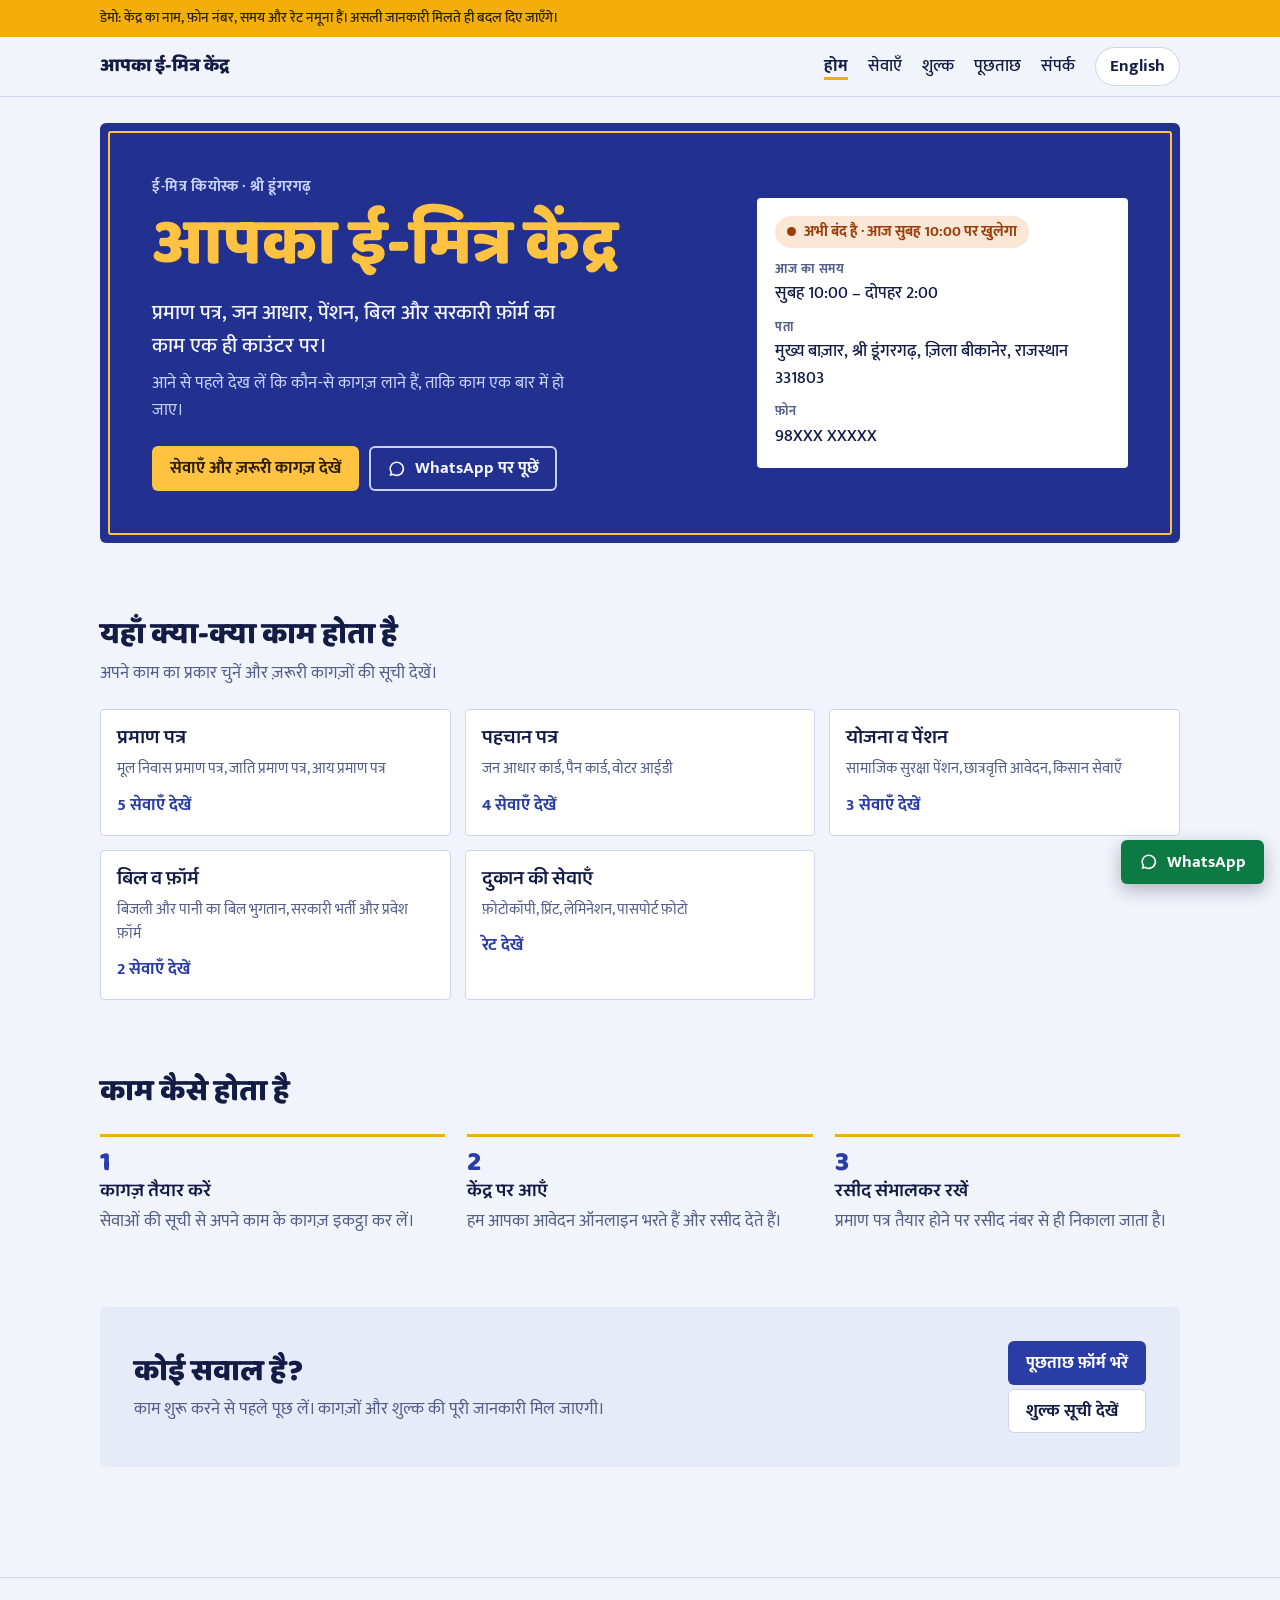
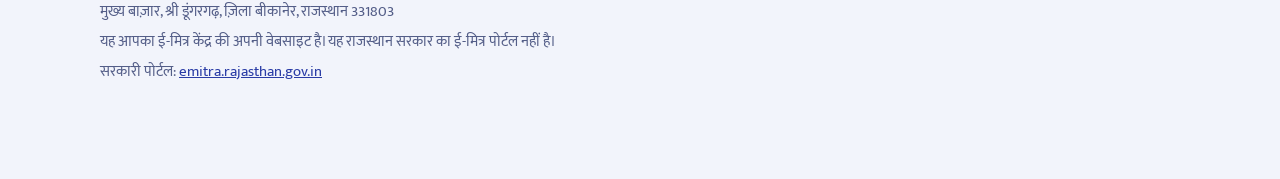
==== index.html @ 810383ee "Add files via upload" ====
<!DOCTYPE html>
<html lang="hi" data-hosted>
<head>
<meta charset="utf-8">
<meta name="viewport" content="width=device-width, initial-scale=1, viewport-fit=cover">
<title>ई-मित्र केंद्र श्री डूंगरगढ़</title>
<meta name="description" content="श्री डूंगरगढ़ का ई-मित्र केंद्र: प्रमाण पत्र, जन आधार, पेंशन, बिल भुगतान और सरकारी फ़ॉर्म। हर सेवा के ज़रूरी दस्तावेज़ों की सूची।">
<meta property="og:type" content="website">
<meta property="og:locale" content="hi_IN">
<meta property="og:title" content="ई-मित्र केंद्र श्री डूंगरगढ़">
<meta property="og:description" content="श्री डूंगरगढ़ का ई-मित्र केंद्र: प्रमाण पत्र, जन आधार, पेंशन, बिल भुगतान और सरकारी फ़ॉर्म। हर सेवा के ज़रूरी दस्तावेज़ों की सूची।">
<meta name="theme-color" content="#22318F">
<link rel="icon" href="data:image/svg+xml,%3Csvg xmlns='http://www.w3.org/2000/svg' viewBox='0 0 32 32'%3E%3Crect width='32' height='32' rx='5' fill='%2322318F'/%3E%3Crect x='6' y='6' width='20' height='20' rx='2' fill='none' stroke='%23FFC341' stroke-width='3'/%3E%3C/svg%3E">
<link rel="preconnect" href="https://fonts.googleapis.com">
<link rel="preconnect" href="https://fonts.gstatic.com" crossorigin>
<link rel="stylesheet" href="https://fonts.googleapis.com/css2?family=Baloo+2:wght@600;800&family=Mukta:wght@400;500;700&display=swap">
<link rel="stylesheet" href="site.css">
</head>
<body>
<div class="demo" id="demoBar" hidden><div class="wrap" data-t="demo"></div></div>
<header class="top">
  <div class="wrap">
    <a class="mark js-name" data-nav="home" href="index.html"></a>
    <nav aria-label="Main">
      <a data-nav="home" href="index.html" data-t="navHome"></a>
      <a data-nav="services" href="services.html" data-t="navServices"></a>
      <a data-nav="rates" href="rates.html" data-t="navRates"></a>
      <a data-nav="enquiry" href="enquiry.html" data-t="navEnquiry"></a>
      <a data-nav="contact" href="contact.html" data-t="navContact"></a>
    </nav>
    <button class="lang" id="langBtn" type="button"></button>
  </div>
</header>
<main class="wrap" id="page" data-page="home">
  <section class="board" aria-labelledby="boardName">
    <div>
      <p class="kicker js-kicker"></p>
      <h1 id="boardName" class="js-name"></h1>
      <p class="say" data-t="boardSay"></p>
      <p class="sub" data-t="boardSub"></p>
      <div class="cta">
        <a class="btn btn-sun" data-nav="services" href="services.html" data-t="ctaServices"></a>
        <a class="btn btn-ghost js-wa" href="#" target="_blank" rel="noopener"><svg class="ico" viewBox="0 0 24 24" aria-hidden="true"><path fill="currentColor" d="M12 3a9 9 0 0 0-7.7 13.6L3 21l4.6-1.2A9 9 0 1 0 12 3Zm0 2a7 7 0 1 1-3.6 13l-.4-.2-2.2.6.6-2.1-.3-.4A7 7 0 0 1 12 5Z"/></svg><span data-t="ctaWa"></span></a>
      </div>
    </div>
    <div class="slip">
      <span class="status js-status"></span>
      <dl>
        <div><dt class="lbl" data-t="lblToday"></dt><dd class="js-today"></dd></div>
        <div><dt class="lbl" data-t="lblAddress"></dt><dd class="js-address"></dd></div>
        <div><dt class="lbl" data-t="lblPhone"></dt><dd class="js-phone-text"></dd></div>
      </dl>
    </div>
  </section>

  <section aria-labelledby="catsH">
    <div class="sec-head"><h2 id="catsH" data-t="catsH"></h2><p class="lede" data-t="catsP"></p></div>
    <div class="cats" id="catTiles"></div>
  </section>

  <section aria-labelledby="stepsH">
    <div class="sec-head"><h2 id="stepsH" data-t="stepsH"></h2></div>
    <ol class="steps">
      <li><h3 data-t="s1h"></h3><p data-t="s1p"></p></li>
      <li><h3 data-t="s2h"></h3><p data-t="s2p"></p></li>
      <li><h3 data-t="s3h"></h3><p data-t="s3p"></p></li>
    </ol>
  </section>

  <section class="band" aria-labelledby="bandH">
    <div><h2 id="bandH" data-t="bandH"></h2><p data-t="bandP"></p></div>
    <div class="cta">
      <a class="btn btn-brand" data-nav="enquiry" href="enquiry.html" data-t="bandForm"></a>
      <a class="btn btn-line" data-nav="rates" href="rates.html" data-t="bandRates"></a>
    </div>
  </section>
</main>
<footer>
  <div class="wrap">
    <p class="js-address"></p>
    <p id="footOwn"></p>
    <p><span data-t="footGov"></span> <a href="https://emitra.rajasthan.gov.in" target="_blank" rel="noopener">emitra.rajasthan.gov.in</a></p>
  </div>
</footer>
<a class="btn btn-wa fab js-wa" href="#" target="_blank" rel="noopener"><svg class="ico" viewBox="0 0 24 24" aria-hidden="true"><path fill="currentColor" d="M12 3a9 9 0 0 0-7.7 13.6L3 21l4.6-1.2A9 9 0 1 0 12 3Zm0 2a7 7 0 1 1-3.6 13l-.4-.2-2.2.6.6-2.1-.3-.4A7 7 0 0 1 12 5Z"/></svg>WhatsApp</a>
<script src="site.js"></script>
</body>
</html>
---- site.css ----
/* Layout: a hand-painted shop signboard on the home page, then quiet counter slips with a tear line above the papers to bring. */
:root{
  --bg:#F2F4FB; --surface:#FFFFFF; --surface-2:#E7EBF8; --ink:#141C45; --muted:#545E88; --line:#CDD4EB;
  --brand:#2A3CA6; --brand-ink:#FFFFFF;
  --sun:#F4AE0B; --sun-ink:#2B1F00;
  --board:#22318F; --board-ink:#F4F6FF; --board-soft:#C9D1FF; --board-accent:#FFC341;
  --wa:#0E7A43; --wa-ink:#FFFFFF;
  --ok:#0B6B3A; --ok-bg:#DCF2E5; --off:#9A3D0A; --off-bg:#FBE7D5; --err:#B3261E;
  --font-display:"Baloo 2","Noto Sans Devanagari","Nirmala UI",system-ui,sans-serif;
  --font-body:"Mukta","Noto Sans Devanagari","Nirmala UI",system-ui,sans-serif;
  --wrap:1080px; --gut:20px;
  padding-top:env(safe-area-inset-top,0px); padding-bottom:env(safe-area-inset-bottom,0px);
}
@media (prefers-color-scheme: dark){
  :root:not([data-theme="light"]){
    --bg:#0E1230; --surface:#171D43; --surface-2:#1F2757; --ink:#ECEFFC; --muted:#A6AFD6; --line:#303A72;
    --brand:#AEBBFF; --brand-ink:#0E1230;
    --sun:#FFC341; --sun-ink:#2B1F00;
    --board:#1B2670; --board-ink:#F4F6FF; --board-soft:#C9D1FF; --board-accent:#FFC341;
    --wa:#35C17A; --wa-ink:#06200F;
    --ok:#7BE0A8; --ok-bg:#12372A; --off:#FFB27A; --off-bg:#3D2413; --err:#FF9A91;
    color-scheme:dark;
  }
}
:root[data-theme="dark"]{
  --bg:#0E1230; --surface:#171D43; --surface-2:#1F2757; --ink:#ECEFFC; --muted:#A6AFD6; --line:#303A72;
  --brand:#AEBBFF; --brand-ink:#0E1230;
  --sun:#FFC341; --sun-ink:#2B1F00;
  --board:#1B2670; --board-ink:#F4F6FF; --board-soft:#C9D1FF; --board-accent:#FFC341;
  --wa:#35C17A; --wa-ink:#06200F;
  --ok:#7BE0A8; --ok-bg:#12372A; --off:#FFB27A; --off-bg:#3D2413; --err:#FF9A91;
  color-scheme:dark;
}

*,*::before,*::after{box-sizing:border-box}
[hidden]{display:none!important}
body{margin:0;background:var(--bg);color:var(--ink);font-family:var(--font-body);font-size:17px;line-height:1.6;-webkit-text-size-adjust:100%}
img,svg,iframe{max-width:100%}
a{color:var(--brand)}
h1,h2,h3,p,ol,ul,dl,dd,table{margin:0}
ol,ul{padding:0;list-style:none}
h1,h2,h3{font-family:var(--font-display);text-wrap:balance;line-height:1.3}
h2{font-size:clamp(1.5rem,4vw,1.9rem);font-weight:800}
button,input,select,textarea{font:inherit;color:inherit}
:focus-visible{outline:3px solid var(--sun);outline-offset:2px}
@media (prefers-reduced-motion: reduce){*{transition:none!important}}

.wrap{max-width:calc(var(--wrap) + 2*var(--gut));margin-inline:auto;padding-inline:var(--gut)}
.lede{color:var(--muted);max-width:60ch}
.sec-head{display:grid;gap:6px;margin-bottom:22px}
.page-head{display:grid;gap:8px}
.page-head h1{font-size:clamp(1.9rem,5.5vw,2.7rem);font-weight:800}
.fine{color:var(--muted);font-size:.95rem;max-width:70ch}
.lbl{font-size:.8rem;font-weight:700;letter-spacing:.06em;color:var(--muted)}

/* demo strip */
.demo{background:var(--sun);color:var(--sun-ink);font-size:.9rem;font-weight:500}
.demo .wrap{padding-block:7px}

/* top bar */
.top{position:sticky;top:env(safe-area-inset-top,0px);z-index:5;background:var(--bg);border-bottom:1px solid var(--line)}
.top .wrap{display:flex;flex-wrap:wrap;align-items:center;gap:6px 20px;padding-block:10px}
.mark{font-family:var(--font-display);font-weight:800;font-size:1.15rem;color:var(--ink);text-decoration:none;min-width:0;flex:1}
.top nav{display:flex;flex-wrap:wrap;gap:2px 20px;order:2}
.top nav a{color:var(--ink);text-decoration:none;font-weight:500;padding-block:2px}
.top nav a:hover,.top nav a[aria-current="page"]{text-decoration:underline;text-decoration-color:var(--sun);text-decoration-thickness:3px;text-underline-offset:6px}
.top nav a[aria-current="page"]{font-weight:700}
.lang{order:3;background:var(--surface);border:1px solid var(--line);border-radius:999px;padding:5px 14px;font-weight:700;cursor:pointer}
.lang:hover{border-color:var(--brand)}
@media (max-width:760px){.top nav{order:4;flex-basis:100%;padding-bottom:4px}}

/* buttons */
.btn{display:inline-flex;align-items:center;gap:8px;border:0;border-radius:6px;padding:11px 18px;font-weight:700;text-decoration:none;cursor:pointer;line-height:1.3}
.btn-sun{background:var(--board-accent);color:var(--sun-ink)}
.btn-ghost{background:transparent;color:var(--board-ink);box-shadow:inset 0 0 0 2px var(--board-soft)}
.btn-line{background:var(--surface);color:var(--ink);box-shadow:inset 0 0 0 1px var(--line)}
.btn-brand{background:var(--brand);color:var(--brand-ink)}
.btn-wa{background:var(--wa);color:var(--wa-ink)}
.btn:hover{filter:brightness(1.07)}
.ico{width:1.15em;height:1.15em;flex:none}

main{display:grid;gap:clamp(40px,7vw,72px);padding-block:26px 110px}
main > *{min-width:0}

/* signboard */
.board{position:relative;background:var(--board);color:var(--board-ink);border-radius:6px;padding:clamp(26px,5vw,52px);display:grid;grid-template-columns:minmax(0,1.5fr) minmax(0,1fr);gap:clamp(24px,4vw,48px);align-items:center}
.board::before{content:"";position:absolute;inset:8px;border:2px solid var(--board-accent);border-radius:3px;pointer-events:none}
.board > *{position:relative;min-width:0}
.kicker{font-weight:700;letter-spacing:.04em;color:var(--board-soft);font-size:.95rem}
.board h1{font-size:clamp(2.2rem,7vw,4.1rem);font-weight:800;color:var(--board-accent);line-height:1.25;margin-block:4px 10px}
.board .say{font-size:clamp(1.1rem,2.4vw,1.3rem);font-weight:500;max-width:34ch}
.board .sub{color:var(--board-soft);margin-top:8px;max-width:44ch}
.cta{display:flex;flex-wrap:wrap;gap:10px;margin-top:22px}
.slip{background:var(--surface);color:var(--ink);border-radius:4px;padding:18px;display:grid;gap:12px;align-content:start}
.slip dl{display:grid;gap:10px}
.slip dd{font-weight:500}
.status{display:inline-flex;align-items:center;gap:8px;justify-self:start;border-radius:999px;padding:4px 12px;font-weight:700;font-size:.95rem}
.status::before{content:"";width:9px;height:9px;border-radius:50%;background:currentColor}
.status.is-open{background:var(--ok-bg);color:var(--ok)}
.status.is-closed{background:var(--off-bg);color:var(--off)}
@media (max-width:760px){.board{grid-template-columns:minmax(0,1fr)}}

/* home: kinds of work */
.cats{display:grid;grid-template-columns:repeat(auto-fill,minmax(min(100%,300px),1fr));gap:14px}
.cat{background:var(--surface);border:1px solid var(--line);border-radius:4px;padding:16px;display:grid;gap:6px;align-content:start;color:var(--ink);text-decoration:none;min-width:0}
.cat:hover{border-color:var(--brand)}
.cat h3{font-size:1.2rem;font-weight:600}
.cat p{color:var(--muted);font-size:.95rem}
.cat .go{color:var(--brand);font-weight:700;margin-top:4px}

/* steps */
.steps{display:grid;grid-template-columns:repeat(auto-fit,minmax(min(100%,240px),1fr));gap:22px;counter-reset:s}
.steps li{counter-increment:s;display:grid;gap:4px;border-top:3px solid var(--sun);padding-top:12px;align-content:start}
.steps li::before{content:counter(s);font-family:var(--font-display);font-weight:800;font-size:1.7rem;line-height:1;color:var(--brand)}
.steps h3{font-size:1.15rem;font-weight:600}
.steps p{color:var(--muted)}

/* closing band */
.band{background:var(--surface-2);border-radius:6px;padding:clamp(20px,4vw,34px);display:flex;flex-wrap:wrap;gap:16px 32px;align-items:center;justify-content:space-between}
.band > div{min-width:0;display:grid;gap:4px}
.band p{color:var(--muted);max-width:52ch}
.band .cta{margin-top:0}

/* services */
.tools{display:grid;gap:14px}
.search{display:grid;gap:4px;max-width:440px}
.search label,.field label{font-weight:700;font-size:.92rem}
input[type="search"],input[type="text"],input[type="tel"],select,textarea{width:100%;background:var(--surface);border:1px solid var(--line);border-radius:6px;padding:10px 12px}
input:hover,select:hover,textarea:hover{border-color:var(--brand)}
.chips{display:flex;flex-wrap:wrap;gap:8px}
.chip{background:var(--surface);border:1px solid var(--line);border-radius:999px;padding:5px 14px;cursor:pointer;font-weight:500}
.chip[aria-pressed="true"]{background:var(--brand);border-color:var(--brand);color:var(--brand-ink);font-weight:700}
.stack{display:grid;gap:20px}
.grid{display:grid;grid-template-columns:repeat(auto-fill,minmax(min(100%,320px),1fr));gap:14px;align-items:start}
.svc{background:var(--surface);border:1px solid var(--line);border-radius:4px;min-width:0}
.svc summary{list-style:none;cursor:pointer;padding:14px 16px;display:grid;grid-template-columns:minmax(0,1fr) auto;gap:4px 12px;align-items:start}
.svc summary::-webkit-details-marker{display:none}
.svc summary::after{content:"+";grid-column:2;grid-row:1 / span 2;font-family:var(--font-display);font-weight:800;font-size:1.5rem;line-height:1;color:var(--brand);width:1.4em;height:1.4em;display:grid;place-items:center;border-radius:50%;background:var(--surface-2)}
.svc[open] summary::after{content:"−"}
.svc h3{font-size:1.15rem;font-weight:600}
.svc .meta{grid-column:1;color:var(--muted);font-size:.92rem;font-variant-numeric:tabular-nums}
.docs{border-top:2px dashed var(--line);padding:14px 16px 16px;display:grid;gap:12px}
.docs ul{display:grid;gap:8px}
.docs li label{display:grid;grid-template-columns:auto minmax(0,1fr);gap:10px;align-items:start;cursor:pointer}
.docs input[type="checkbox"]{width:1.15em;height:1.15em;margin-top:.32em;accent-color:var(--brand)}
.docs input:checked + span{color:var(--muted);text-decoration:line-through}
.docs .ask{font-weight:700;justify-self:start}
.none{background:var(--surface);border:1px dashed var(--line);border-radius:4px;padding:20px;color:var(--muted)}

/* rates */
.rate-cols{display:grid;grid-template-columns:repeat(auto-fit,minmax(min(100%,340px),1fr));gap:clamp(28px,5vw,56px);align-items:start}
.rate-cols > section{min-width:0;display:grid;gap:12px}
.scroll{overflow-x:auto}
.rates{width:100%;border-collapse:collapse;font-variant-numeric:tabular-nums}
.rates th,.rates td{text-align:start;padding:9px 0;border-bottom:1px solid var(--line);font-weight:500;vertical-align:top}
.rates thead th{font-size:.8rem;font-weight:700;letter-spacing:.06em;color:var(--muted);border-bottom:2px solid var(--line)}
.rates td:last-child,.rates thead th:last-child{text-align:end;white-space:nowrap;padding-inline-start:16px}
.rates td.unit{color:var(--muted);padding-inline-start:16px;white-space:nowrap}
.rates tr.grp th{font-family:var(--font-display);font-weight:600;font-size:1.05rem;color:var(--brand);padding-top:18px;border-bottom:2px solid var(--sun)}
.rates .price{font-weight:700}
.tag{display:inline-block;background:var(--off-bg);color:var(--off);border-radius:999px;padding:1px 10px;font-size:.8rem;font-weight:700;vertical-align:middle}

/* enquiry */
.two{display:grid;grid-template-columns:minmax(0,1.6fr) minmax(0,1fr);gap:clamp(20px,4vw,40px);align-items:start}
@media (max-width:820px){.two{grid-template-columns:minmax(0,1fr)}}
.form{background:var(--surface);border:1px solid var(--line);border-radius:4px;padding:clamp(18px,3vw,28px);display:grid;gap:16px}
.row2{display:grid;grid-template-columns:repeat(auto-fit,minmax(min(100%,230px),1fr));gap:16px}
.field{display:grid;gap:4px;min-width:0}
textarea{min-height:88px;resize:vertical}
.err{color:var(--err);font-weight:700}
.form .btn,.aside .btn{justify-self:start}
.aside{display:grid;gap:14px;align-content:start;border-top:3px solid var(--sun);padding-top:14px}
.aside h2{font-size:1.25rem}
.aside dl{display:grid;gap:12px}
.aside dd{font-weight:500}

/* contact */
.info{display:grid;grid-template-columns:repeat(auto-fit,minmax(min(100%,300px),1fr));gap:clamp(24px,4vw,48px);align-items:start}
.info > *{min-width:0}
.info dl{display:grid;gap:18px;align-content:start}
.info dd{font-size:1.1rem;font-weight:500}
.phone{display:flex;flex-wrap:wrap;align-items:center;gap:10px}
.phone .num{font-family:var(--font-display);font-size:1.5rem;font-weight:600;font-variant-numeric:tabular-nums;user-select:all;color:var(--ink);text-decoration:none}
.copy{background:var(--surface);border:1px solid var(--line);border-radius:6px;padding:3px 10px;cursor:pointer;font-size:.9rem;font-weight:500}
.hours{width:100%;border-collapse:collapse;font-variant-numeric:tabular-nums}
.hours caption{text-align:start;font-size:.8rem;font-weight:700;letter-spacing:.06em;color:var(--muted);padding-bottom:8px}
.hours th,.hours td{text-align:start;padding:9px 0;border-bottom:1px solid var(--line);font-weight:500}
.hours td{text-align:end}
.hours tr.today th,.hours tr.today td{font-weight:700;color:var(--brand)}
.map{display:grid;gap:10px}
.map-box{background:var(--surface-2);border:1px solid var(--line);border-radius:4px;overflow:hidden}
.map-box iframe{display:block;width:100%;height:320px;border:0}
.map-ph{padding:28px 20px;display:grid;gap:8px;justify-items:start}
.map-ph svg{width:34px;height:34px;color:var(--brand)}
.map-ph strong{font-family:var(--font-display);font-size:1.2rem;font-weight:600}
.map-ph span{color:var(--muted)}

footer{border-top:1px solid var(--line);color:var(--muted);font-size:.92rem}
footer .wrap{padding-block:22px 96px;display:grid;gap:6px}

.fab{position:fixed;right:16px;bottom:calc(16px + env(safe-area-inset-bottom,0px));z-index:6;box-shadow:0 6px 18px rgba(8,12,40,.28)}
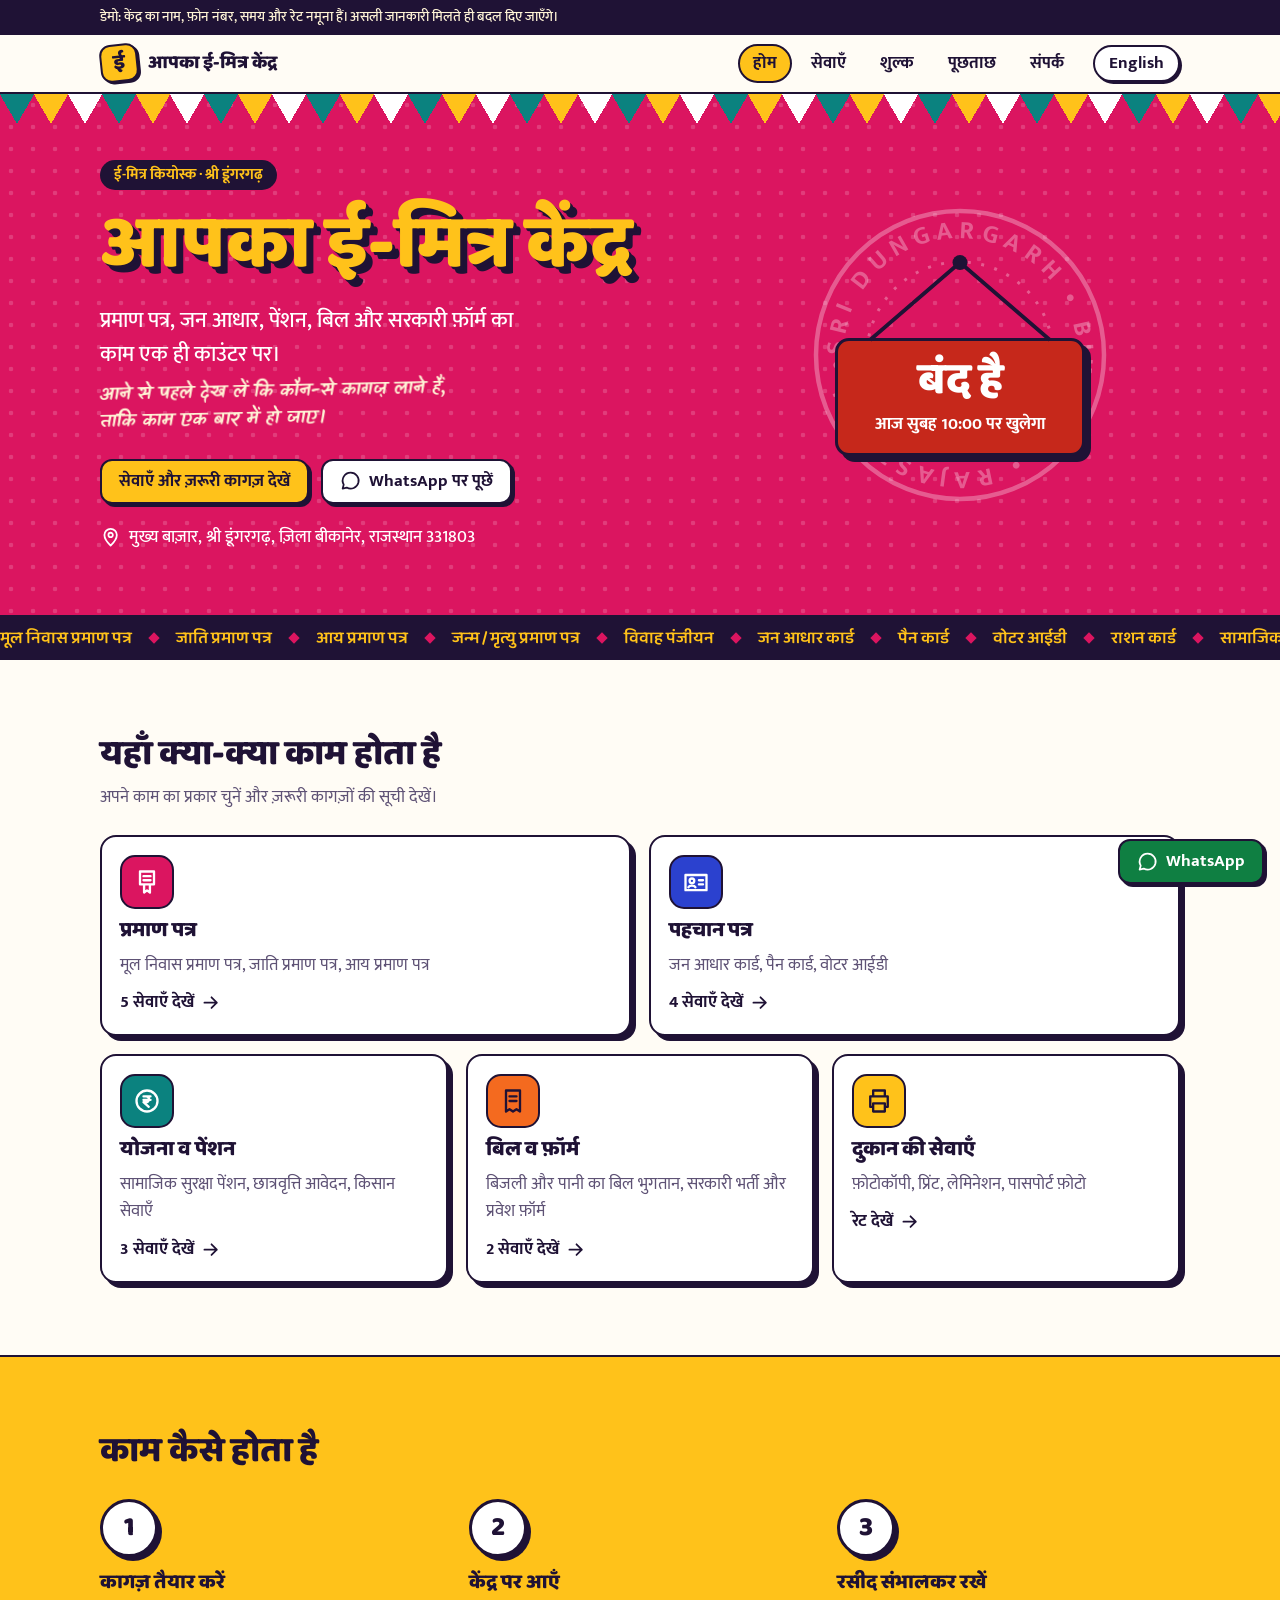
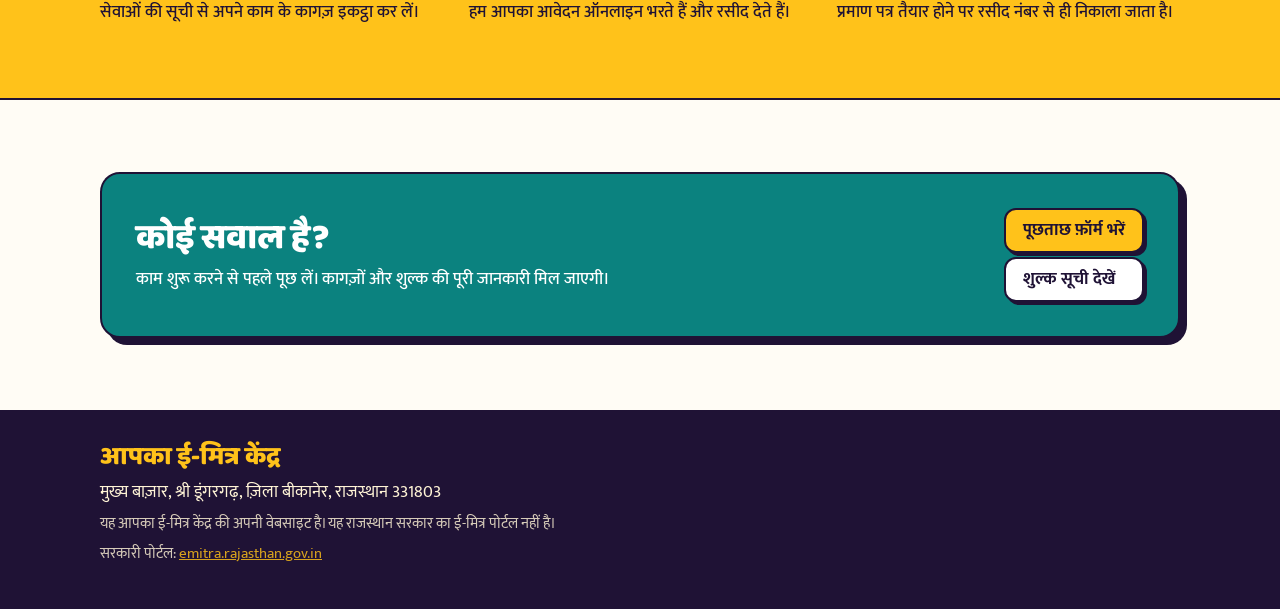
==== commit 7de09152: "replace old files" ====
--- a/index.html
+++ b/index.html
@@ -9,80 +9,98 @@
 <meta property="og:locale" content="hi_IN">
 <meta property="og:title" content="ई-मित्र केंद्र श्री डूंगरगढ़">
 <meta property="og:description" content="श्री डूंगरगढ़ का ई-मित्र केंद्र: प्रमाण पत्र, जन आधार, पेंशन, बिल भुगतान और सरकारी फ़ॉर्म। हर सेवा के ज़रूरी दस्तावेज़ों की सूची।">
-<meta name="theme-color" content="#22318F">
-<link rel="icon" href="data:image/svg+xml,%3Csvg xmlns='http://www.w3.org/2000/svg' viewBox='0 0 32 32'%3E%3Crect width='32' height='32' rx='5' fill='%2322318F'/%3E%3Crect x='6' y='6' width='20' height='20' rx='2' fill='none' stroke='%23FFC341' stroke-width='3'/%3E%3C/svg%3E">
+<meta name="theme-color" content="#DB1560">
+<link rel="icon" href="data:image/svg+xml,%3Csvg xmlns='http://www.w3.org/2000/svg' viewBox='0 0 32 32'%3E%3Crect x='2' y='2' width='28' height='28' rx='7' fill='%23FFC21A' stroke='%231F1235' stroke-width='3'/%3E%3Ccircle cx='16' cy='16' r='6' fill='%23DB1560'/%3E%3C/svg%3E">
 <link rel="preconnect" href="https://fonts.googleapis.com">
 <link rel="preconnect" href="https://fonts.gstatic.com" crossorigin>
-<link rel="stylesheet" href="https://fonts.googleapis.com/css2?family=Baloo+2:wght@600;800&family=Mukta:wght@400;500;700&display=swap">
+<link rel="stylesheet" href="https://fonts.googleapis.com/css2?family=Baloo+2:wght@600;800&family=Kalam:wght@700&family=Mukta:wght@400;500;700&display=swap">
 <link rel="stylesheet" href="site.css">
 </head>
 <body>
 <div class="demo" id="demoBar" hidden><div class="wrap" data-t="demo"></div></div>
 <header class="top">
   <div class="wrap">
-    <a class="mark js-name" data-nav="home" href="index.html"></a>
-    <nav aria-label="Main">
-      <a data-nav="home" href="index.html" data-t="navHome"></a>
-      <a data-nav="services" href="services.html" data-t="navServices"></a>
-      <a data-nav="rates" href="rates.html" data-t="navRates"></a>
-      <a data-nav="enquiry" href="enquiry.html" data-t="navEnquiry"></a>
-      <a data-nav="contact" href="contact.html" data-t="navContact"></a>
+    <a class="mark" data-nav="home" href="index.html"><span class="mark-dot" aria-hidden="true">ई</span><span class="js-name"></span></a>
+    <nav class="nav" aria-label="Main">
+      <a data-nav="home" href="index.html"><i data-ico="home"></i><span data-t="navHome"></span></a>
+      <a data-nav="services" href="services.html"><i data-ico="services"></i><span data-t="navServices"></span></a>
+      <a data-nav="rates" href="rates.html"><i data-ico="rates"></i><span data-t="navRates"></span></a>
+      <a data-nav="enquiry" href="enquiry.html"><i data-ico="enquiry"></i><span data-t="navEnquiry"></span></a>
+      <a data-nav="contact" href="contact.html"><i data-ico="contact"></i><span data-t="navContact"></span></a>
     </nav>
     <button class="lang" id="langBtn" type="button"></button>
   </div>
 </header>
-<main class="wrap" id="page" data-page="home">
-  <section class="board" aria-labelledby="boardName">
-    <div>
-      <p class="kicker js-kicker"></p>
-      <h1 id="boardName" class="js-name"></h1>
-      <p class="say" data-t="boardSay"></p>
-      <p class="sub" data-t="boardSub"></p>
-      <div class="cta">
-        <a class="btn btn-sun" data-nav="services" href="services.html" data-t="ctaServices"></a>
-        <a class="btn btn-ghost js-wa" href="#" target="_blank" rel="noopener"><svg class="ico" viewBox="0 0 24 24" aria-hidden="true"><path fill="currentColor" d="M12 3a9 9 0 0 0-7.7 13.6L3 21l4.6-1.2A9 9 0 1 0 12 3Zm0 2a7 7 0 1 1-3.6 13l-.4-.2-2.2.6.6-2.1-.3-.4A7 7 0 0 1 12 5Z"/></svg><span data-t="ctaWa"></span></a>
+<main id="page" data-page="home">
+  <section class="hero poster" aria-labelledby="boardName">
+    <div class="toran" aria-hidden="true"></div>
+    <div class="wrap hero-in">
+      <div>
+        <p class="kicker js-kicker"></p>
+        <h1 id="boardName" class="js-name"></h1>
+        <p class="say" data-t="boardSay"></p>
+        <p class="note" data-t="boardSub"></p>
+        <div class="cta">
+          <a class="btn btn-sun" data-nav="services" href="services.html" data-t="ctaServices"></a>
+          <a class="btn btn-white js-wa" href="#" target="_blank" rel="noopener"><i data-ico="wa"></i><span data-t="ctaWa"></span></a>
+        </div>
+        <p class="addr"><i data-ico="contact"></i><span class="js-address"></span></p>
+      </div>
+      <div class="hero-art">
+      <svg class="seal" viewBox="0 0 200 200" aria-hidden="true">
+        <defs><path id="sealPath" d="M100 100m-78 0a78 78 0 1 1 156 0a78 78 0 1 1-156 0"/></defs>
+        <circle cx="100" cy="100" r="96" fill="none" stroke="currentColor" stroke-width="3"/>
+        <circle cx="100" cy="100" r="62" fill="none" stroke="currentColor" stroke-width="2" stroke-dasharray="2 7"/>
+        <text font-size="17" font-weight="700" fill="currentColor"><textPath href="#sealPath" textLength="486" lengthAdjust="spacing">SRI DUNGARGARH • BIKANER • RAJASTHAN •</textPath></text>
+      </svg>
+      <div class="hang">
+        <svg class="hang-str" viewBox="0 0 200 70" aria-hidden="true"><path d="M100 6 28 68M100 6l72 62"/><circle cx="100" cy="6" r="6"/></svg>
+        <div class="hang-board js-board"><strong class="js-status-word"></strong><span class="js-status-sub"></span></div>
+      </div>
       </div>
     </div>
-    <div class="slip">
-      <span class="status js-status"></span>
-      <dl>
-        <div><dt class="lbl" data-t="lblToday"></dt><dd class="js-today"></dd></div>
-        <div><dt class="lbl" data-t="lblAddress"></dt><dd class="js-address"></dd></div>
-        <div><dt class="lbl" data-t="lblPhone"></dt><dd class="js-phone-text"></dd></div>
-      </dl>
+  </section>
+  <div class="ticker" aria-hidden="true"><div class="ticker-track" id="ticker"></div></div>
+
+  <section class="sec" aria-labelledby="catsH">
+    <div class="wrap">
+      <div class="sec-head"><h2 id="catsH" data-t="catsH"></h2><p class="lede" data-t="catsP"></p></div>
+      <div class="tiles" id="catTiles"></div>
     </div>
   </section>
 
-  <section aria-labelledby="catsH">
-    <div class="sec-head"><h2 id="catsH" data-t="catsH"></h2><p class="lede" data-t="catsP"></p></div>
-    <div class="cats" id="catTiles"></div>
+  <section class="sec band-sun poster" aria-labelledby="stepsH">
+    <div class="wrap">
+      <div class="sec-head"><h2 id="stepsH" data-t="stepsH"></h2></div>
+      <ol class="steps">
+        <li><h3 data-t="s1h"></h3><p data-t="s1p"></p></li>
+        <li><h3 data-t="s2h"></h3><p data-t="s2p"></p></li>
+        <li><h3 data-t="s3h"></h3><p data-t="s3p"></p></li>
+      </ol>
+    </div>
   </section>
 
-  <section aria-labelledby="stepsH">
-    <div class="sec-head"><h2 id="stepsH" data-t="stepsH"></h2></div>
-    <ol class="steps">
-      <li><h3 data-t="s1h"></h3><p data-t="s1p"></p></li>
-      <li><h3 data-t="s2h"></h3><p data-t="s2p"></p></li>
-      <li><h3 data-t="s3h"></h3><p data-t="s3p"></p></li>
-    </ol>
-  </section>
-
-  <section class="band" aria-labelledby="bandH">
-    <div><h2 id="bandH" data-t="bandH"></h2><p data-t="bandP"></p></div>
-    <div class="cta">
-      <a class="btn btn-brand" data-nav="enquiry" href="enquiry.html" data-t="bandForm"></a>
-      <a class="btn btn-line" data-nav="rates" href="rates.html" data-t="bandRates"></a>
+  <section class="sec" aria-labelledby="bandH">
+    <div class="wrap">
+      <div class="ask-card poster">
+        <div><h2 id="bandH" data-t="bandH"></h2><p data-t="bandP"></p></div>
+        <div class="cta">
+          <a class="btn btn-sun" data-nav="enquiry" href="enquiry.html" data-t="bandForm"></a>
+          <a class="btn btn-white" data-nav="rates" href="rates.html" data-t="bandRates"></a>
+        </div>
+      </div>
     </div>
   </section>
 </main>
 <footer>
   <div class="wrap">
+    <p class="foot-name js-name"></p>
     <p class="js-address"></p>
-    <p id="footOwn"></p>
-    <p><span data-t="footGov"></span> <a href="https://emitra.rajasthan.gov.in" target="_blank" rel="noopener">emitra.rajasthan.gov.in</a></p>
+    <p class="small" id="footOwn"></p>
+    <p class="small"><span data-t="footGov"></span> <a href="https://emitra.rajasthan.gov.in" target="_blank" rel="noopener">emitra.rajasthan.gov.in</a></p>
   </div>
 </footer>
-<a class="btn btn-wa fab js-wa" href="#" target="_blank" rel="noopener"><svg class="ico" viewBox="0 0 24 24" aria-hidden="true"><path fill="currentColor" d="M12 3a9 9 0 0 0-7.7 13.6L3 21l4.6-1.2A9 9 0 1 0 12 3Zm0 2a7 7 0 1 1-3.6 13l-.4-.2-2.2.6.6-2.1-.3-.4A7 7 0 0 1 12 5Z"/></svg>WhatsApp</a>
+<a class="btn btn-wa fab js-wa" href="#" target="_blank" rel="noopener"><i data-ico="wa"></i><span class="fab-t">WhatsApp</span></a>
 <script src="site.js"></script>
 </body>
 </html>
--- a/site.css
+++ b/site.css
@@ -1,34 +1,28 @@
-/* Layout: a hand-painted shop signboard on the home page, then quiet counter slips with a tear line above the papers to bring. */
+/* Layout: colour-blocked poster bands (shutter pink, marigold, teal) with thick-outlined sticker cards; a swinging shop sign is the one loud piece. */
 :root{
-  --bg:#F2F4FB; --surface:#FFFFFF; --surface-2:#E7EBF8; --ink:#141C45; --muted:#545E88; --line:#CDD4EB;
-  --brand:#2A3CA6; --brand-ink:#FFFFFF;
-  --sun:#F4AE0B; --sun-ink:#2B1F00;
-  --board:#22318F; --board-ink:#F4F6FF; --board-soft:#C9D1FF; --board-accent:#FFC341;
-  --wa:#0E7A43; --wa-ink:#FFFFFF;
-  --ok:#0B6B3A; --ok-bg:#DCF2E5; --off:#9A3D0A; --off-bg:#FBE7D5; --err:#B3261E;
+  --bg:#FFFCF5; --surface:#FFFFFF; --surface-2:#F4EEF9; --ink:#1F1235; --muted:#5E5275; --edge:#1F1235; --line:#DDD3E8; --link:#B00E4C;
+  --ok:#0B6B3A; --ok-bg:#DDF5E6; --off:#A3260F; --off-bg:#FFE3DA; --err:#B3261E;
+  --bubble:#D9FDD3; --on-bubble:#10281A;
+  /* poster colours: identical in both themes, always paired with each other */
+  --p-ink:#1F1235; --p-white:#FFFFFF; --p-cream:#FFF4D6; --p-pink:#DB1560; --p-sun:#FFC21A; --p-teal:#0B827F; --p-blue:#2B41CF; --p-orange:#F46A1F; --p-green:#0F7F42; --p-red:#C6281B;
   --font-display:"Baloo 2","Noto Sans Devanagari","Nirmala UI",system-ui,sans-serif;
   --font-body:"Mukta","Noto Sans Devanagari","Nirmala UI",system-ui,sans-serif;
+  --font-hand:"Kalam","Baloo 2","Noto Sans Devanagari",cursive;
   --wrap:1080px; --gut:20px;
   padding-top:env(safe-area-inset-top,0px); padding-bottom:env(safe-area-inset-bottom,0px);
 }
 @media (prefers-color-scheme: dark){
   :root:not([data-theme="light"]){
-    --bg:#0E1230; --surface:#171D43; --surface-2:#1F2757; --ink:#ECEFFC; --muted:#A6AFD6; --line:#303A72;
-    --brand:#AEBBFF; --brand-ink:#0E1230;
-    --sun:#FFC341; --sun-ink:#2B1F00;
-    --board:#1B2670; --board-ink:#F4F6FF; --board-soft:#C9D1FF; --board-accent:#FFC341;
-    --wa:#35C17A; --wa-ink:#06200F;
-    --ok:#7BE0A8; --ok-bg:#12372A; --off:#FFB27A; --off-bg:#3D2413; --err:#FF9A91;
+    --bg:#150D24; --surface:#22163A; --surface-2:#2D1F4A; --ink:#FFF4E6; --muted:#BDB0D6; --edge:#EADCFB; --line:#3F2F5E; --link:#FF8FB6;
+    --ok:#7BE0A8; --ok-bg:#12372A; --off:#FFAB91; --off-bg:#43190F; --err:#FF9A91;
+    --bubble:#134D37; --on-bubble:#E7FFE9;
     color-scheme:dark;
   }
 }
 :root[data-theme="dark"]{
-  --bg:#0E1230; --surface:#171D43; --surface-2:#1F2757; --ink:#ECEFFC; --muted:#A6AFD6; --line:#303A72;
-  --brand:#AEBBFF; --brand-ink:#0E1230;
-  --sun:#FFC341; --sun-ink:#2B1F00;
-  --board:#1B2670; --board-ink:#F4F6FF; --board-soft:#C9D1FF; --board-accent:#FFC341;
-  --wa:#35C17A; --wa-ink:#06200F;
-  --ok:#7BE0A8; --ok-bg:#12372A; --off:#FFB27A; --off-bg:#3D2413; --err:#FF9A91;
+  --bg:#150D24; --surface:#22163A; --surface-2:#2D1F4A; --ink:#FFF4E6; --muted:#BDB0D6; --edge:#EADCFB; --line:#3F2F5E; --link:#FF8FB6;
+  --ok:#7BE0A8; --ok-bg:#12372A; --off:#FFAB91; --off-bg:#43190F; --err:#FF9A91;
+  --bubble:#134D37; --on-bubble:#E7FFE9;
   color-scheme:dark;
 }
 
@@ -36,166 +30,269 @@
 [hidden]{display:none!important}
 body{margin:0;background:var(--bg);color:var(--ink);font-family:var(--font-body);font-size:17px;line-height:1.6;-webkit-text-size-adjust:100%}
 img,svg,iframe{max-width:100%}
-a{color:var(--brand)}
+a{color:var(--link)}
 h1,h2,h3,p,ol,ul,dl,dd,table{margin:0}
 ol,ul{padding:0;list-style:none}
 h1,h2,h3{font-family:var(--font-display);text-wrap:balance;line-height:1.3}
-h2{font-size:clamp(1.5rem,4vw,1.9rem);font-weight:800}
+h2{font-size:clamp(1.6rem,4.4vw,2.2rem);font-weight:800}
 button,input,select,textarea{font:inherit;color:inherit}
-:focus-visible{outline:3px solid var(--sun);outline-offset:2px}
-@media (prefers-reduced-motion: reduce){*{transition:none!important}}
+:focus-visible{outline:3px solid var(--p-blue);outline-offset:3px}
+.poster :focus-visible{outline-color:var(--p-white)}
+@media (prefers-reduced-motion: reduce){*,*::before,*::after{animation:none!important;transition:none!important}}
 
 .wrap{max-width:calc(var(--wrap) + 2*var(--gut));margin-inline:auto;padding-inline:var(--gut)}
 .lede{color:var(--muted);max-width:60ch}
-.sec-head{display:grid;gap:6px;margin-bottom:22px}
-.page-head{display:grid;gap:8px}
-.page-head h1{font-size:clamp(1.9rem,5.5vw,2.7rem);font-weight:800}
 .fine{color:var(--muted);font-size:.95rem;max-width:70ch}
 .lbl{font-size:.8rem;font-weight:700;letter-spacing:.06em;color:var(--muted)}
+.ic{width:1.25em;height:1.25em;flex:none;fill:none;stroke:currentColor;stroke-width:2;stroke-linecap:round;stroke-linejoin:round}
+[data-ico]{display:contents}
+.poster{--edge:var(--p-ink)}
+.card{background:var(--surface);border:2.5px solid var(--edge);border-radius:16px;box-shadow:5px 5px 0 var(--edge)}
+
+/* category colours */
+[data-c="all"]{--c:var(--ink);--on-c:var(--bg)}
+[data-c="cert"]{--c:var(--p-pink);--on-c:var(--p-white)}
+[data-c="id"]{--c:var(--p-blue);--on-c:var(--p-white)}
+[data-c="scheme"]{--c:var(--p-teal);--on-c:var(--p-white)}
+[data-c="bill"]{--c:var(--p-orange);--on-c:var(--p-ink)}
+[data-c="shop"]{--c:var(--p-sun);--on-c:var(--p-ink)}
 
 /* demo strip */
-.demo{background:var(--sun);color:var(--sun-ink);font-size:.9rem;font-weight:500}
-.demo .wrap{padding-block:7px}
-
-/* top bar */
-.top{position:sticky;top:env(safe-area-inset-top,0px);z-index:5;background:var(--bg);border-bottom:1px solid var(--line)}
-.top .wrap{display:flex;flex-wrap:wrap;align-items:center;gap:6px 20px;padding-block:10px}
-.mark{font-family:var(--font-display);font-weight:800;font-size:1.15rem;color:var(--ink);text-decoration:none;min-width:0;flex:1}
-.top nav{display:flex;flex-wrap:wrap;gap:2px 20px;order:2}
-.top nav a{color:var(--ink);text-decoration:none;font-weight:500;padding-block:2px}
-.top nav a:hover,.top nav a[aria-current="page"]{text-decoration:underline;text-decoration-color:var(--sun);text-decoration-thickness:3px;text-underline-offset:6px}
-.top nav a[aria-current="page"]{font-weight:700}
-.lang{order:3;background:var(--surface);border:1px solid var(--line);border-radius:999px;padding:5px 14px;font-weight:700;cursor:pointer}
-.lang:hover{border-color:var(--brand)}
-@media (max-width:760px){.top nav{order:4;flex-basis:100%;padding-bottom:4px}}
+.demo{background:var(--p-ink);color:var(--p-cream);font-size:.88rem;font-weight:500}
+.demo .wrap{padding-block:6px}
+
+/* top bar; on phones the nav becomes a bottom tab bar */
+.top{position:sticky;top:env(safe-area-inset-top,0px);z-index:8;background:var(--bg);border-bottom:2.5px solid var(--edge)}
+.top .wrap{display:flex;align-items:center;gap:14px;padding-block:9px}
+.mark{display:flex;align-items:center;gap:10px;flex:1;min-width:0;color:var(--ink);text-decoration:none;font:800 1.15rem/1.25 var(--font-display)}
+.mark-dot{flex:none;width:38px;height:38px;display:grid;place-items:center;background:var(--p-sun);color:var(--p-ink);border:2.5px solid var(--edge);border-radius:11px;box-shadow:2px 2px 0 var(--edge);font-size:1.3rem;transform:rotate(-6deg)}
+.nav{display:flex;gap:4px}
+.nav a{display:flex;align-items:center;padding:4px 13px;border-radius:999px;border:2.5px solid transparent;color:var(--ink);text-decoration:none;font-weight:700}
+.nav a i{display:none}
+.nav a:hover{background:var(--surface-2)}
+.nav a[aria-current="page"]{background:var(--p-sun);color:var(--p-ink);border-color:var(--edge)}
+.lang{background:var(--surface);border:2.5px solid var(--edge);border-radius:999px;box-shadow:2px 2px 0 var(--edge);padding:3px 14px;font-weight:700;cursor:pointer}
+.lang:active{transform:translate(2px,2px);box-shadow:none}
+@media (max-width:760px){
+  .nav{position:fixed;left:0;right:0;bottom:0;z-index:9;gap:0;background:var(--surface);border-top:2.5px solid var(--edge);padding:6px 4px calc(6px + env(safe-area-inset-bottom,0px))}
+  .nav a{flex:1;min-width:0;flex-direction:column;gap:1px;padding:2px;border:0;font-size:.76rem;line-height:1.3}
+  .nav a i{display:grid;place-items:center;width:48px;height:28px;border-radius:999px}
+  .nav a i .ic{width:22px;height:22px}
+  .nav a:hover,.nav a[aria-current="page"]{background:none;color:var(--ink)}
+  .nav a[aria-current="page"] i{background:var(--p-sun);color:var(--p-ink);box-shadow:0 0 0 2.5px var(--edge)}
+}
 
 /* buttons */
-.btn{display:inline-flex;align-items:center;gap:8px;border:0;border-radius:6px;padding:11px 18px;font-weight:700;text-decoration:none;cursor:pointer;line-height:1.3}
-.btn-sun{background:var(--board-accent);color:var(--sun-ink)}
-.btn-ghost{background:transparent;color:var(--board-ink);box-shadow:inset 0 0 0 2px var(--board-soft)}
-.btn-line{background:var(--surface);color:var(--ink);box-shadow:inset 0 0 0 1px var(--line)}
-.btn-brand{background:var(--brand);color:var(--brand-ink)}
-.btn-wa{background:var(--wa);color:var(--wa-ink)}
-.btn:hover{filter:brightness(1.07)}
-.ico{width:1.15em;height:1.15em;flex:none}
-
-main{display:grid;gap:clamp(40px,7vw,72px);padding-block:26px 110px}
-main > *{min-width:0}
-
-/* signboard */
-.board{position:relative;background:var(--board);color:var(--board-ink);border-radius:6px;padding:clamp(26px,5vw,52px);display:grid;grid-template-columns:minmax(0,1.5fr) minmax(0,1fr);gap:clamp(24px,4vw,48px);align-items:center}
-.board::before{content:"";position:absolute;inset:8px;border:2px solid var(--board-accent);border-radius:3px;pointer-events:none}
-.board > *{position:relative;min-width:0}
-.kicker{font-weight:700;letter-spacing:.04em;color:var(--board-soft);font-size:.95rem}
-.board h1{font-size:clamp(2.2rem,7vw,4.1rem);font-weight:800;color:var(--board-accent);line-height:1.25;margin-block:4px 10px}
-.board .say{font-size:clamp(1.1rem,2.4vw,1.3rem);font-weight:500;max-width:34ch}
-.board .sub{color:var(--board-soft);margin-top:8px;max-width:44ch}
-.cta{display:flex;flex-wrap:wrap;gap:10px;margin-top:22px}
-.slip{background:var(--surface);color:var(--ink);border-radius:4px;padding:18px;display:grid;gap:12px;align-content:start}
-.slip dl{display:grid;gap:10px}
-.slip dd{font-weight:500}
-.status{display:inline-flex;align-items:center;gap:8px;justify-self:start;border-radius:999px;padding:4px 12px;font-weight:700;font-size:.95rem}
+.btn{display:inline-flex;align-items:center;gap:8px;border:2.5px solid var(--edge);border-radius:12px;box-shadow:3px 3px 0 var(--edge);padding:9px 17px;font-weight:700;line-height:1.35;text-decoration:none;cursor:pointer;transition:transform .12s,box-shadow .12s}
+.btn:hover{transform:translate(-1px,-1px);box-shadow:5px 5px 0 var(--edge)}
+.btn:active{transform:translate(2px,2px);box-shadow:1px 1px 0 var(--edge)}
+.btn-sun{background:var(--p-sun);color:var(--p-ink)}
+.btn-white{background:var(--p-white);color:var(--p-ink)}
+.btn-pink{background:var(--p-pink);color:var(--p-white)}
+.btn-wa{background:var(--p-green);color:var(--p-white)}
+.btn-plain{background:var(--surface);color:var(--ink)}
+.cta{display:flex;flex-wrap:wrap;gap:12px}
+
+/* hero */
+.hero{position:relative;overflow:hidden;color:var(--p-white);border-bottom:2.5px solid var(--p-ink);
+  background:radial-gradient(circle at 11px 11px,rgba(255,255,255,.17) 2px,transparent 2.6px) 0 0/22px 22px,var(--p-pink)}
+.toran{height:30px;background:
+  conic-gradient(from -30deg at 50% 100%,var(--p-sun) 60deg,transparent 0) 0 0/102px 100%,
+  conic-gradient(from -30deg at 50% 100%,var(--p-white) 60deg,transparent 0) 34px 0/102px 100%,
+  conic-gradient(from -30deg at 50% 100%,var(--p-teal) 60deg,transparent 0) 68px 0/102px 100%}
+.hero-in{display:grid;grid-template-columns:minmax(0,1.35fr) minmax(0,1fr);gap:clamp(16px,4vw,48px);align-items:center;padding-block:clamp(16px,3.5vw,36px) clamp(34px,6vw,64px)}
+.hero-in > *{min-width:0}
+.kicker{display:inline-block;background:var(--p-ink);color:var(--p-sun);font-weight:700;border-radius:999px;padding:3px 14px;font-size:.95rem}
+.hero h1{font-size:clamp(2.5rem,8.2vw,4.7rem);font-weight:800;line-height:1.22;color:var(--p-sun);text-shadow:.045em .045em 0 var(--p-ink),.09em .09em 0 var(--p-ink);margin-block:10px 12px;animation:pop .6s cubic-bezier(.2,1.4,.4,1) both}
+.say{font-size:clamp(1.1rem,2.5vw,1.35rem);font-weight:500;max-width:32ch}
+.note{font-family:var(--font-hand);font-weight:700;font-size:1.12rem;line-height:1.5;color:var(--p-cream);max-width:40ch;margin-top:10px;transform:rotate(-1.2deg);transform-origin:left}
+.hero .cta{margin-top:22px}
+.addr{display:flex;gap:8px;align-items:flex-start;margin-top:20px;font-weight:500;max-width:46ch}
+.addr .ic{margin-top:.2em}
+.hero-art{position:relative;display:grid;place-items:center;min-height:300px}
+.seal{position:absolute;width:min(300px,86%);aspect-ratio:1;color:var(--p-white);opacity:.3;animation:spin 50s linear infinite}
+.hang{position:relative;width:min(250px,80%);transform-origin:50% 6px;animation:swing 3.6s ease-in-out infinite alternate}
+.hang-str{display:block;width:100%}
+.hang-str path{fill:none;stroke:var(--p-ink);stroke-width:3}
+.hang-str circle{fill:var(--p-ink)}
+.hang-board{margin-top:-4px;display:grid;gap:2px;text-align:center;padding:12px 14px 14px;background:var(--p-white);color:var(--p-ink);border:3px solid var(--p-ink);border-radius:14px;box-shadow:6px 6px 0 var(--p-ink)}
+.hang-board strong{font:800 clamp(2rem,6vw,2.8rem)/1.25 var(--font-display)}
+.hang-board span{font-weight:700}
+.hang-board.is-open{background:var(--p-green);color:var(--p-white)}
+.hang-board.is-closed{background:var(--p-red);color:var(--p-white)}
+@media (max-width:760px){.hero-in{grid-template-columns:minmax(0,1fr)}.hero-art{min-height:230px}}
+@keyframes pop{from{transform:translateY(16px) rotate(-2deg)}to{transform:none}}
+@keyframes spin{to{transform:rotate(360deg)}}
+@keyframes swing{from{transform:rotate(-3.5deg)}to{transform:rotate(3.5deg)}}
+
+/* running strip of services */
+.ticker{overflow:hidden;background:var(--p-ink);color:var(--p-sun);font:600 1.05rem/1.5 var(--font-display)}
+.ticker-track{display:flex;align-items:center;width:max-content;padding-block:9px;animation:slide 48s linear infinite}
+.ticker-track span{white-space:nowrap;margin-right:18px}
+.ticker-track i{flex:none;width:8px;height:8px;margin-right:18px;background:var(--p-pink);transform:rotate(45deg)}
+@keyframes slide{to{transform:translateX(-50%)}}
+
+/* sections */
+.sec{padding-block:clamp(40px,7vw,72px)}
+.sec-head{display:grid;gap:6px;margin-bottom:24px}
+
+/* home: kinds of work */
+.tiles{display:grid;grid-template-columns:repeat(6,minmax(0,1fr));gap:18px}
+.tile{grid-column:span 2;padding:18px;display:grid;gap:8px;align-content:start;min-width:0;color:var(--ink);text-decoration:none;transition:transform .14s,box-shadow .14s}
+.tile:nth-child(-n+2){grid-column:span 3}
+.tile:hover{transform:translate(-3px,-3px);box-shadow:8px 8px 0 var(--edge)}
+.tile-ico{width:54px;height:54px;display:grid;place-items:center;background:var(--c);color:var(--on-c);border:2.5px solid var(--edge);border-radius:15px;transition:transform .18s}
+.tile-ico .ic{width:28px;height:28px}
+.tile:hover .tile-ico{transform:rotate(-8deg) scale(1.08)}
+.tile h3{font-size:1.3rem;font-weight:800}
+.tile p{color:var(--muted)}
+.tile .go{display:inline-flex;align-items:center;gap:6px;font-weight:700;margin-top:2px}
+@media (max-width:760px){
+  .tile,.tile:nth-child(-n+2){grid-column:span 6}
+  .tile{grid-template-columns:auto minmax(0,1fr);column-gap:14px;gap:2px 14px}
+  .tile-ico{grid-row:span 3}
+}
+
+/* steps */
+.band-sun{background:var(--p-sun);color:var(--p-ink);border-block:2.5px solid var(--p-ink)}
+.steps{display:grid;grid-template-columns:repeat(auto-fit,minmax(min(100%,230px),1fr));gap:26px;counter-reset:s}
+.steps li{counter-increment:s;display:grid;gap:4px;align-content:start}
+.steps li::before{content:counter(s);width:58px;height:58px;display:grid;place-items:center;margin-bottom:8px;background:var(--p-white);border:3px solid var(--p-ink);border-radius:50%;box-shadow:4px 4px 0 var(--p-ink);font:800 1.7rem/1 var(--font-display)}
+.steps h3{font-size:1.25rem;font-weight:800}
+.steps p{font-weight:500}
+
+/* question card */
+.ask-card{background:var(--p-teal);color:var(--p-white);border:2.5px solid var(--p-ink);border-radius:20px;box-shadow:7px 7px 0 var(--p-ink);padding:clamp(20px,4vw,34px);display:flex;flex-wrap:wrap;gap:18px 32px;align-items:center;justify-content:space-between}
+.ask-card > div{min-width:0;display:grid;gap:4px}
+.ask-card p{font-weight:500;max-width:50ch}
+
+/* inner page heads */
+.phead{color:var(--p-white);border-bottom:2.5px solid var(--p-ink);
+  background:radial-gradient(circle at 11px 11px,rgba(255,255,255,.17) 2px,transparent 2.6px) 0 0/22px 22px,var(--c)}
+.ph-pink{--c:var(--p-pink)} .ph-teal{--c:var(--p-teal)} .ph-blue{--c:var(--p-blue)}
+.phead .wrap{padding-block:clamp(24px,5vw,44px);display:grid;gap:6px}
+.phead h1{font-size:clamp(2rem,6.4vw,3.2rem);font-weight:800;line-height:1.25;color:var(--p-sun);text-shadow:.05em .05em 0 var(--p-ink);animation:pop .5s cubic-bezier(.2,1.4,.4,1) both}
+.phead p{font-weight:500;max-width:58ch}
+
+/* form controls */
+input[type="search"],input[type="text"],input[type="tel"],select,textarea{width:100%;background:var(--surface);border:2.5px solid var(--edge);border-radius:12px;padding:9px 12px}
+.search label,.field label{font-weight:700;font-size:.92rem}
+
+/* services */
+.tools{display:grid;gap:14px;margin-bottom:24px}
+.search{display:grid;gap:4px;max-width:460px}
+.chips{display:flex;flex-wrap:wrap;gap:8px}
+.chip{background:var(--surface);border:2.5px solid var(--edge);border-radius:999px;padding:3px 14px;font-weight:700;cursor:pointer}
+.chip[aria-pressed="true"]{background:var(--c);color:var(--on-c);box-shadow:3px 3px 0 var(--edge)}
+.grid{display:grid;grid-template-columns:repeat(auto-fill,minmax(min(100%,330px),1fr));gap:18px;align-items:start;margin-bottom:22px}
+.svc{min-width:0}
+.svc summary{list-style:none;cursor:pointer;padding:14px;display:grid;grid-template-columns:auto minmax(0,1fr) auto;gap:12px;align-items:center}
+.svc summary::-webkit-details-marker{display:none}
+.ico-chip{width:44px;height:44px;display:grid;place-items:center;background:var(--c);color:var(--on-c);border:2.5px solid var(--edge);border-radius:12px}
+.ico-chip .ic{width:24px;height:24px}
+.svc h3{font-size:1.12rem;font-weight:600;line-height:1.35}
+.svc .meta{display:block;color:var(--muted);font-size:.9rem;font-variant-numeric:tabular-nums}
+.pm{width:32px;height:32px;display:grid;place-items:center;background:var(--p-sun);color:var(--p-ink);border:2.5px solid var(--edge);border-radius:50%;font:800 1.3rem/1 var(--font-display);transition:transform .2s}
+.pm::before{content:"+"}
+.svc[open] .pm{transform:rotate(45deg)}
+.docs{border-top:2.5px dashed var(--edge);padding:14px;display:grid;gap:12px}
+.prog{display:grid;grid-template-columns:minmax(0,1fr) auto;gap:5px 10px;align-items:center}
+.prog-text{font-weight:700;font-size:.9rem;font-variant-numeric:tabular-nums}
+.prog-bar{grid-column:1 / -1;height:11px;border:2px solid var(--edge);border-radius:999px;overflow:hidden;background:var(--surface-2)}
+.prog-bar i{display:block;height:100%;width:0;background:var(--p-green);transition:width .25s}
+.docs ul{display:grid;gap:8px}
+.docs li label{display:grid;grid-template-columns:auto minmax(0,1fr);gap:10px;align-items:start;cursor:pointer}
+.docs input[type="checkbox"]{width:1.2em;height:1.2em;margin-top:.3em;accent-color:var(--p-green)}
+.docs input:checked + span{color:var(--muted);text-decoration:line-through}
+.docs-foot{display:flex;flex-wrap:wrap;align-items:center;justify-content:space-between;gap:10px 14px}
+.docs .ask{font-weight:700}
+.stamp{display:none;font:800 1.1rem/1.3 var(--font-display);color:var(--ok);border:3px double var(--ok);border-radius:8px;padding:1px 12px;transform:rotate(-8deg)}
+.svc.done .stamp{display:inline-block;animation:thump .35s cubic-bezier(.3,1.5,.5,1) both}
+@keyframes thump{from{transform:rotate(-22deg) scale(2.4)}to{transform:rotate(-8deg) scale(1)}}
+.none{background:var(--surface);border:2.5px dashed var(--edge);border-radius:16px;padding:20px;color:var(--muted)}
+
+/* rate card: two paper receipts */
+.rate-cols{display:grid;grid-template-columns:repeat(auto-fit,minmax(min(100%,340px),1fr));gap:clamp(34px,5vw,56px);align-items:start;padding-bottom:14px}
+.receipt{position:relative;min-width:0;background:var(--surface);padding:22px 20px 24px;display:grid;gap:14px;
+  filter:drop-shadow(2px 0 0 var(--edge)) drop-shadow(-2px 0 0 var(--edge)) drop-shadow(0 2px 0 var(--edge)) drop-shadow(0 -2px 0 var(--edge)) drop-shadow(5px 5px 0 var(--edge))}
+.receipt::after{content:"";position:absolute;left:0;right:0;top:100%;height:14px;
+  background:linear-gradient(to bottom right,var(--surface) 50%,transparent 50%) 0 0/28px 14px repeat-x,linear-gradient(to bottom left,var(--surface) 50%,transparent 50%) 0 0/28px 14px repeat-x}
+.rc-groups{display:grid;gap:10px}
+.receipt h2{font-size:1.5rem;padding-bottom:10px;border-bottom:2.5px dashed var(--edge)}
+@media (min-width:900px){.receipt:first-child{transform:rotate(-.5deg)}.receipt:last-child{transform:rotate(.7deg)}}
+.rc-h{display:flex;align-items:center;gap:8px;font-size:1.05rem;font-weight:800;margin-top:10px}
+.rc-h:first-child{margin-top:0}
+.rc-h .ico-chip{width:30px;height:30px;border-width:2px;border-radius:9px}
+.rc-h .ico-chip .ic{width:17px;height:17px}
+.rc{display:grid;gap:9px}
+.rc li{display:flex;align-items:baseline;gap:8px}
+.rc-n{min-width:0;font-weight:500}
+.rc-n small{color:var(--muted);font-size:.85rem;white-space:nowrap}
+.rc-dots{flex:1;min-width:14px;border-bottom:2px dotted var(--muted);transform:translateY(-4px)}
+.rc b{white-space:nowrap;font-variant-numeric:tabular-nums}
+.tag{display:inline-block;background:var(--off-bg);color:var(--off);border-radius:999px;padding:1px 10px;font:700 .8rem/1.6 var(--font-body);vertical-align:middle}
+
+/* enquiry */
+.two{display:grid;grid-template-columns:minmax(0,1.5fr) minmax(0,1fr);gap:clamp(20px,4vw,40px);align-items:start}
+@media (max-width:820px){.two{grid-template-columns:minmax(0,1fr)}}
+.form{padding:clamp(16px,3vw,26px);display:grid;gap:16px}
+.row2{display:grid;grid-template-columns:repeat(auto-fit,minmax(min(100%,220px),1fr));gap:16px}
+.field{display:grid;gap:4px;min-width:0}
+textarea{min-height:88px;resize:vertical}
+.err{color:var(--err);font-weight:700}
+.form .btn{justify-self:start}
+.aside{display:grid;gap:18px;align-content:start;min-width:0}
+.chat{background:var(--surface-2);border:2.5px solid var(--edge);border-radius:16px;padding:14px;display:grid;gap:10px}
+.bubble{justify-self:end;max-width:100%;background:var(--bubble);color:var(--on-bubble);border-radius:14px 14px 3px 14px;box-shadow:2px 2px 0 var(--edge);padding:9px 12px;white-space:pre-wrap;overflow-wrap:anywhere;font-size:.98rem}
+.direct{padding:16px;display:grid;gap:12px}
+.direct h2{font-size:1.25rem}
+.direct dl{display:grid;gap:10px}
+.direct dd{font-weight:500}
+.direct .btn{justify-self:start}
+
+/* status pill */
+.status{display:inline-flex;align-items:center;gap:8px;justify-self:start;border-radius:999px;padding:3px 12px;font-weight:700;font-size:.95rem}
 .status::before{content:"";width:9px;height:9px;border-radius:50%;background:currentColor}
 .status.is-open{background:var(--ok-bg);color:var(--ok)}
 .status.is-closed{background:var(--off-bg);color:var(--off)}
-@media (max-width:760px){.board{grid-template-columns:minmax(0,1fr)}}
-
-/* home: kinds of work */
-.cats{display:grid;grid-template-columns:repeat(auto-fill,minmax(min(100%,300px),1fr));gap:14px}
-.cat{background:var(--surface);border:1px solid var(--line);border-radius:4px;padding:16px;display:grid;gap:6px;align-content:start;color:var(--ink);text-decoration:none;min-width:0}
-.cat:hover{border-color:var(--brand)}
-.cat h3{font-size:1.2rem;font-weight:600}
-.cat p{color:var(--muted);font-size:.95rem}
-.cat .go{color:var(--brand);font-weight:700;margin-top:4px}
-
-/* steps */
-.steps{display:grid;grid-template-columns:repeat(auto-fit,minmax(min(100%,240px),1fr));gap:22px;counter-reset:s}
-.steps li{counter-increment:s;display:grid;gap:4px;border-top:3px solid var(--sun);padding-top:12px;align-content:start}
-.steps li::before{content:counter(s);font-family:var(--font-display);font-weight:800;font-size:1.7rem;line-height:1;color:var(--brand)}
-.steps h3{font-size:1.15rem;font-weight:600}
-.steps p{color:var(--muted)}
-
-/* closing band */
-.band{background:var(--surface-2);border-radius:6px;padding:clamp(20px,4vw,34px);display:flex;flex-wrap:wrap;gap:16px 32px;align-items:center;justify-content:space-between}
-.band > div{min-width:0;display:grid;gap:4px}
-.band p{color:var(--muted);max-width:52ch}
-.band .cta{margin-top:0}
-
-/* services */
-.tools{display:grid;gap:14px}
-.search{display:grid;gap:4px;max-width:440px}
-.search label,.field label{font-weight:700;font-size:.92rem}
-input[type="search"],input[type="text"],input[type="tel"],select,textarea{width:100%;background:var(--surface);border:1px solid var(--line);border-radius:6px;padding:10px 12px}
-input:hover,select:hover,textarea:hover{border-color:var(--brand)}
-.chips{display:flex;flex-wrap:wrap;gap:8px}
-.chip{background:var(--surface);border:1px solid var(--line);border-radius:999px;padding:5px 14px;cursor:pointer;font-weight:500}
-.chip[aria-pressed="true"]{background:var(--brand);border-color:var(--brand);color:var(--brand-ink);font-weight:700}
-.stack{display:grid;gap:20px}
-.grid{display:grid;grid-template-columns:repeat(auto-fill,minmax(min(100%,320px),1fr));gap:14px;align-items:start}
-.svc{background:var(--surface);border:1px solid var(--line);border-radius:4px;min-width:0}
-.svc summary{list-style:none;cursor:pointer;padding:14px 16px;display:grid;grid-template-columns:minmax(0,1fr) auto;gap:4px 12px;align-items:start}
-.svc summary::-webkit-details-marker{display:none}
-.svc summary::after{content:"+";grid-column:2;grid-row:1 / span 2;font-family:var(--font-display);font-weight:800;font-size:1.5rem;line-height:1;color:var(--brand);width:1.4em;height:1.4em;display:grid;place-items:center;border-radius:50%;background:var(--surface-2)}
-.svc[open] summary::after{content:"−"}
-.svc h3{font-size:1.15rem;font-weight:600}
-.svc .meta{grid-column:1;color:var(--muted);font-size:.92rem;font-variant-numeric:tabular-nums}
-.docs{border-top:2px dashed var(--line);padding:14px 16px 16px;display:grid;gap:12px}
-.docs ul{display:grid;gap:8px}
-.docs li label{display:grid;grid-template-columns:auto minmax(0,1fr);gap:10px;align-items:start;cursor:pointer}
-.docs input[type="checkbox"]{width:1.15em;height:1.15em;margin-top:.32em;accent-color:var(--brand)}
-.docs input:checked + span{color:var(--muted);text-decoration:line-through}
-.docs .ask{font-weight:700;justify-self:start}
-.none{background:var(--surface);border:1px dashed var(--line);border-radius:4px;padding:20px;color:var(--muted)}
-
-/* rates */
-.rate-cols{display:grid;grid-template-columns:repeat(auto-fit,minmax(min(100%,340px),1fr));gap:clamp(28px,5vw,56px);align-items:start}
-.rate-cols > section{min-width:0;display:grid;gap:12px}
-.scroll{overflow-x:auto}
-.rates{width:100%;border-collapse:collapse;font-variant-numeric:tabular-nums}
-.rates th,.rates td{text-align:start;padding:9px 0;border-bottom:1px solid var(--line);font-weight:500;vertical-align:top}
-.rates thead th{font-size:.8rem;font-weight:700;letter-spacing:.06em;color:var(--muted);border-bottom:2px solid var(--line)}
-.rates td:last-child,.rates thead th:last-child{text-align:end;white-space:nowrap;padding-inline-start:16px}
-.rates td.unit{color:var(--muted);padding-inline-start:16px;white-space:nowrap}
-.rates tr.grp th{font-family:var(--font-display);font-weight:600;font-size:1.05rem;color:var(--brand);padding-top:18px;border-bottom:2px solid var(--sun)}
-.rates .price{font-weight:700}
-.tag{display:inline-block;background:var(--off-bg);color:var(--off);border-radius:999px;padding:1px 10px;font-size:.8rem;font-weight:700;vertical-align:middle}
-
-/* enquiry */
-.two{display:grid;grid-template-columns:minmax(0,1.6fr) minmax(0,1fr);gap:clamp(20px,4vw,40px);align-items:start}
-@media (max-width:820px){.two{grid-template-columns:minmax(0,1fr)}}
-.form{background:var(--surface);border:1px solid var(--line);border-radius:4px;padding:clamp(18px,3vw,28px);display:grid;gap:16px}
-.row2{display:grid;grid-template-columns:repeat(auto-fit,minmax(min(100%,230px),1fr));gap:16px}
-.field{display:grid;gap:4px;min-width:0}
-textarea{min-height:88px;resize:vertical}
-.err{color:var(--err);font-weight:700}
-.form .btn,.aside .btn{justify-self:start}
-.aside{display:grid;gap:14px;align-content:start;border-top:3px solid var(--sun);padding-top:14px}
-.aside h2{font-size:1.25rem}
-.aside dl{display:grid;gap:12px}
-.aside dd{font-weight:500}
 
 /* contact */
-.info{display:grid;grid-template-columns:repeat(auto-fit,minmax(min(100%,300px),1fr));gap:clamp(24px,4vw,48px);align-items:start}
-.info > *{min-width:0}
-.info dl{display:grid;gap:18px;align-content:start}
-.info dd{font-size:1.1rem;font-weight:500}
+.c-grid{display:grid;grid-template-columns:repeat(auto-fit,minmax(min(100%,300px),1fr));gap:20px;align-items:start}
+.c-card{padding:18px;display:grid;gap:10px;align-content:start;min-width:0}
+.c-wide{grid-column:1 / -1}
 .phone{display:flex;flex-wrap:wrap;align-items:center;gap:10px}
-.phone .num{font-family:var(--font-display);font-size:1.5rem;font-weight:600;font-variant-numeric:tabular-nums;user-select:all;color:var(--ink);text-decoration:none}
-.copy{background:var(--surface);border:1px solid var(--line);border-radius:6px;padding:3px 10px;cursor:pointer;font-size:.9rem;font-weight:500}
+.phone .num{font:800 clamp(1.7rem,6vw,2.2rem)/1.3 var(--font-display);font-variant-numeric:tabular-nums;user-select:all;color:var(--ink);text-decoration:none}
+.copy{background:var(--surface);border:2px solid var(--edge);border-radius:8px;padding:1px 10px;cursor:pointer;font-size:.9rem;font-weight:700}
+.c-card .btn{justify-self:start}
+.c-card .big{font-size:1.1rem;font-weight:500}
+.week{display:grid;grid-template-columns:repeat(7,minmax(0,1fr));gap:5px}
+.week li{display:grid;justify-items:center;padding:5px 0;background:var(--surface);border:2px solid var(--edge);border-radius:10px;font-size:.8rem;font-weight:700;line-height:1.4;overflow:hidden}
+.week li span{font-weight:500;font-size:.74rem;font-variant-numeric:tabular-nums}
+.week li.today{background:var(--p-sun);color:var(--p-ink);box-shadow:2px 2px 0 var(--edge)}
+.week li.shut{opacity:.55}
 .hours{width:100%;border-collapse:collapse;font-variant-numeric:tabular-nums}
-.hours caption{text-align:start;font-size:.8rem;font-weight:700;letter-spacing:.06em;color:var(--muted);padding-bottom:8px}
-.hours th,.hours td{text-align:start;padding:9px 0;border-bottom:1px solid var(--line);font-weight:500}
+.hours th,.hours td{text-align:start;padding:8px 0;border-bottom:2px dotted var(--line);font-weight:500}
 .hours td{text-align:end}
-.hours tr.today th,.hours tr.today td{font-weight:700;color:var(--brand)}
-.map{display:grid;gap:10px}
-.map-box{background:var(--surface-2);border:1px solid var(--line);border-radius:4px;overflow:hidden}
+.hours tr.today th,.hours tr.today td{font-weight:700}
+.map-box{overflow:hidden;margin-top:20px}
 .map-box iframe{display:block;width:100%;height:320px;border:0}
-.map-ph{padding:28px 20px;display:grid;gap:8px;justify-items:start}
-.map-ph svg{width:34px;height:34px;color:var(--brand)}
-.map-ph strong{font-family:var(--font-display);font-size:1.2rem;font-weight:600}
+.map-ph{padding:26px 20px;display:grid;gap:6px;justify-items:start}
+.map-ph .ic{width:34px;height:34px;color:var(--p-pink)}
+.map-ph strong{font:800 1.25rem/1.3 var(--font-display)}
 .map-ph span{color:var(--muted)}
-
-footer{border-top:1px solid var(--line);color:var(--muted);font-size:.92rem}
-footer .wrap{padding-block:22px 96px;display:grid;gap:6px}
-
-.fab{position:fixed;right:16px;bottom:calc(16px + env(safe-area-inset-bottom,0px));z-index:6;box-shadow:0 6px 18px rgba(8,12,40,.28)}
+.map-link{margin-top:14px}
+
+/* footer */
+footer{background:var(--p-ink);color:var(--p-cream)}
+footer .wrap{padding-block:30px 44px;display:grid;gap:6px}
+.foot-name{font:800 1.6rem/1.3 var(--font-display);color:var(--p-sun)}
+footer a{color:var(--p-sun)}
+footer .small{font-size:.92rem;opacity:.82}
+@media (max-width:760px){footer .wrap{padding-bottom:calc(120px + env(safe-area-inset-bottom,0px))}}
+
+.fab{position:fixed;right:16px;bottom:calc(16px + env(safe-area-inset-bottom,0px));z-index:7;--edge:var(--p-ink)}
+@media (max-width:760px){
+  .fab{bottom:calc(78px + env(safe-area-inset-bottom,0px));width:52px;height:52px;padding:0;justify-content:center;border-radius:50%}
+  .fab .ic{width:26px;height:26px}
+  .fab-t{position:absolute;width:1px;height:1px;overflow:hidden;clip-path:inset(50%)}
+}
